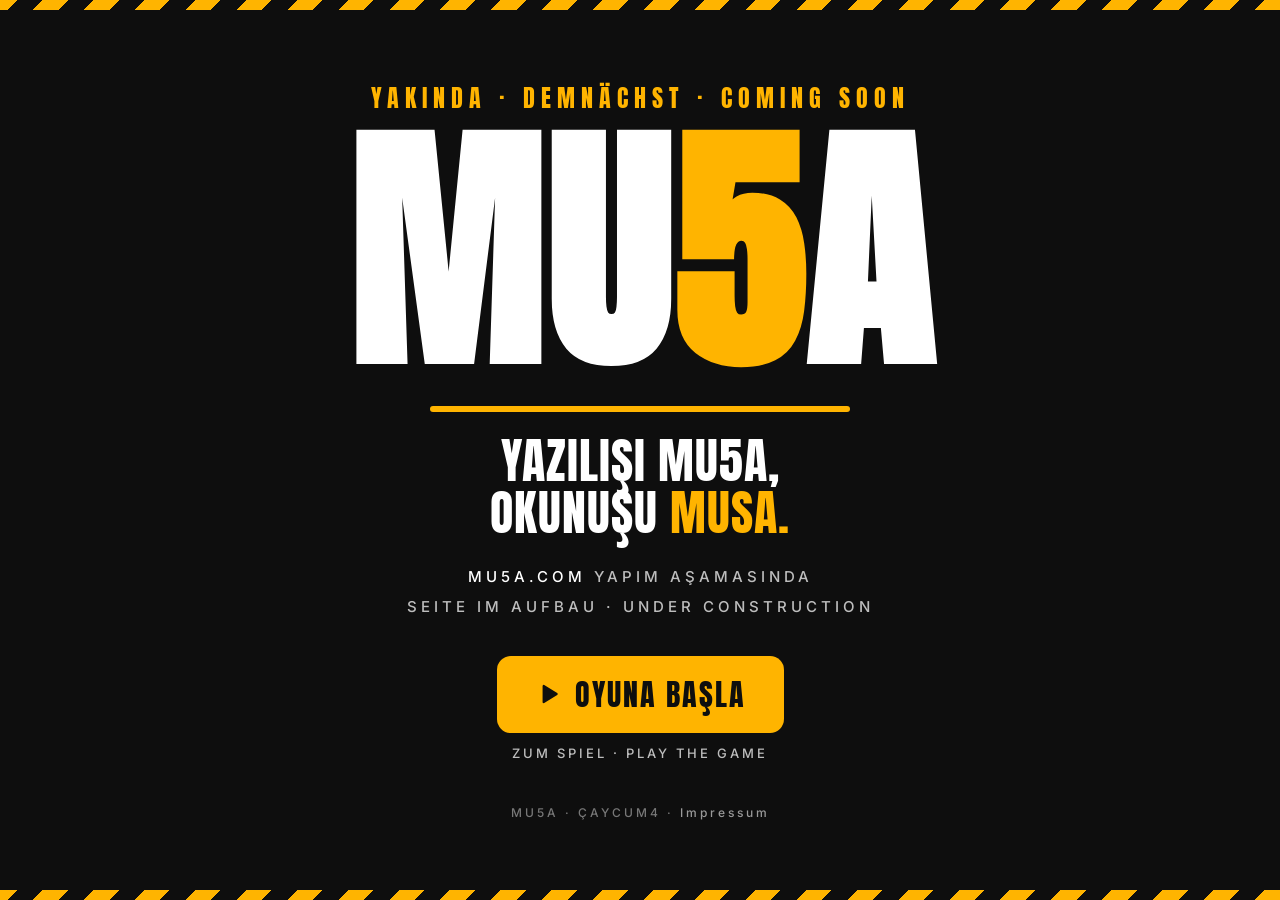
==== index.html @ 10de4d94 "mu5a.com: MU5A Coming-soon-Seite mit Button zum MUSA-Spiel Co-Authored-By: Claude Opus 5.5 <noreply@" ====
<!DOCTYPE html>
<html lang="tr">
<head>
<meta charset="utf-8">
<meta name="viewport" content="width=device-width,initial-scale=1,viewport-fit=cover">
<title>MU5A – Yakında · Demnächst · Coming soon</title>
<meta name="description" content="Yazılışı MU5A, okunuşu Musa. Sayfa yapım aşamasında – MUSA oyununu şimdi oyna.">
<meta name="theme-color" content="#0E0E0E">
<meta property="og:title" content="MU5A – Yakında">
<meta property="og:description" content="Yazılışı MU5A, okunuşu Musa.">
<style>
@font-face{font-family:Anton;font-weight:400;font-display:swap;src:url(anton-latin-400-normal.woff2) format("woff2");unicode-range:U+0000-00FF,U+0131,U+0152-0153,U+02BB-02BC,U+02C6,U+02DA,U+02DC,U+2000-206F,U+20AC,U+2122,U+2191,U+2193,U+2212,U+2215,U+FEFF,U+FFFD}
@font-face{font-family:Anton;font-weight:400;font-display:swap;src:url(anton-latin-ext-400-normal.woff2) format("woff2");unicode-range:U+0100-02AF,U+0304,U+0308,U+0329,U+1E00-1E9F,U+1EF2-1EFF,U+2020,U+20A0-20AB,U+20AD-20C0,U+2113,U+2C60-2C7F,U+A720-A7FF}
@font-face{font-family:Inter;font-weight:500;font-display:swap;src:url(inter-latin-500-normal.woff2) format("woff2");unicode-range:U+0000-00FF,U+0131,U+0152-0153,U+02BB-02BC,U+02C6,U+02DA,U+02DC,U+2000-206F,U+20AC,U+2122,U+2191,U+2193,U+2212,U+2215,U+FEFF,U+FFFD}
@font-face{font-family:Inter;font-weight:500;font-display:swap;src:url(inter-latin-ext-500-normal.woff2) format("woff2");unicode-range:U+0100-02AF,U+0304,U+0308,U+0329,U+1E00-1E9F,U+1EF2-1EFF,U+2020,U+20A0-20AB,U+20AD-20C0,U+2113,U+2C60-2C7F,U+A720-A7FF}
:root{--bg:#0E0E0E;--accent:#FFB400;--fg:#FFFFFF;--muted:#BDBDBD}
*{box-sizing:border-box}
html,body{margin:0;min-height:100%;background:var(--bg);color:var(--fg);font-family:Inter,system-ui,sans-serif;font-weight:500}
body{min-height:100vh;min-height:100dvh;display:flex;flex-direction:column;align-items:center;justify-content:center;padding:32px 20px;text-align:center}
.stripe{position:fixed;left:0;right:0;height:10px;background:repeating-linear-gradient(-45deg,var(--accent) 0 18px,var(--bg) 18px 36px)}
.stripe.top{top:0}.stripe.bottom{bottom:0}
.soon{font-family:Anton,Impact,sans-serif;letter-spacing:6px;font-size:clamp(16px,3.2vw,24px);color:var(--accent);margin:0 0 8px}
.logo{font-family:Anton,Impact,sans-serif;font-size:clamp(110px,30vw,260px);line-height:1;letter-spacing:4px;margin:0;display:flex;justify-content:center}
.logo .five{color:var(--accent)}
.bar{width:min(420px,70vw);height:6px;border-radius:3px;background:var(--accent);margin:22px auto 24px}
.slogan{font-family:Anton,Impact,sans-serif;font-size:clamp(26px,6vw,48px);line-height:1.08;letter-spacing:1px;margin:0}
.slogan span{color:var(--accent)}
.status{margin:22px 0 34px;font-size:clamp(12px,2.6vw,15px);letter-spacing:4px;color:var(--muted);text-transform:uppercase;line-height:2}
.status b{color:var(--fg);font-weight:500}
.play{display:inline-flex;align-items:center;gap:14px;background:var(--accent);color:#0E0E0E;text-decoration:none;font-family:Anton,Impact,sans-serif;font-size:clamp(22px,5vw,30px);letter-spacing:2px;padding:16px 38px;border-radius:14px;box-shadow:0 0 0 0 rgba(255,180,0,.6);animation:pulse 2.2s infinite;transition:transform .15s}
.play:hover,.play:focus-visible{transform:scale(1.05)}
.play svg{width:26px;height:26px}
.sub{margin-top:12px;font-size:13px;letter-spacing:3px;color:var(--muted)}
footer{margin-top:44px;font-size:12px;letter-spacing:3px;color:#777}
footer a{color:#999;text-decoration:none}
footer a:hover{color:var(--accent)}
@keyframes pulse{0%{box-shadow:0 0 0 0 rgba(255,180,0,.55)}70%{box-shadow:0 0 0 18px rgba(255,180,0,0)}100%{box-shadow:0 0 0 0 rgba(255,180,0,0)}}
@media (prefers-reduced-motion:reduce){.play{animation:none}}
</style>
</head>
<body>
<div class="stripe top"></div>

<p class="soon">YAKINDA · DEMNÄCHST · COMING SOON</p>
<h1 class="logo" aria-label="MU5A"><span>MU</span><span class="five">5</span><span>A</span></h1>
<div class="bar"></div>
<p class="slogan">YAZILIŞI MU5A,<br>OKUNUŞU <span>MUSA.</span></p>

<p class="status">
  <b>MU5A.com</b> yapım aşamasında<br>
  <span lang="de">Seite im Aufbau</span> · <span lang="en">Under construction</span>
</p>

<a class="play" href="https://xenosmart.de/spiel/musa.html">
  <svg viewBox="0 0 24 24" fill="currentColor" aria-hidden="true"><path d="M7 4.5v15a1 1 0 0 0 1.5.86l12-7.5a1 1 0 0 0 0-1.72l-12-7.5A1 1 0 0 0 7 4.5z"/></svg>
  OYUNA BAŞLA
</a>
<div class="sub">ZUM SPIEL · PLAY THE GAME</div>

<footer>MU5A · ÇAYCUM4 · <a href="https://xenosmart.de/impressum.html">Impressum</a></footer>

<div class="stripe bottom"></div>
</body>
</html>
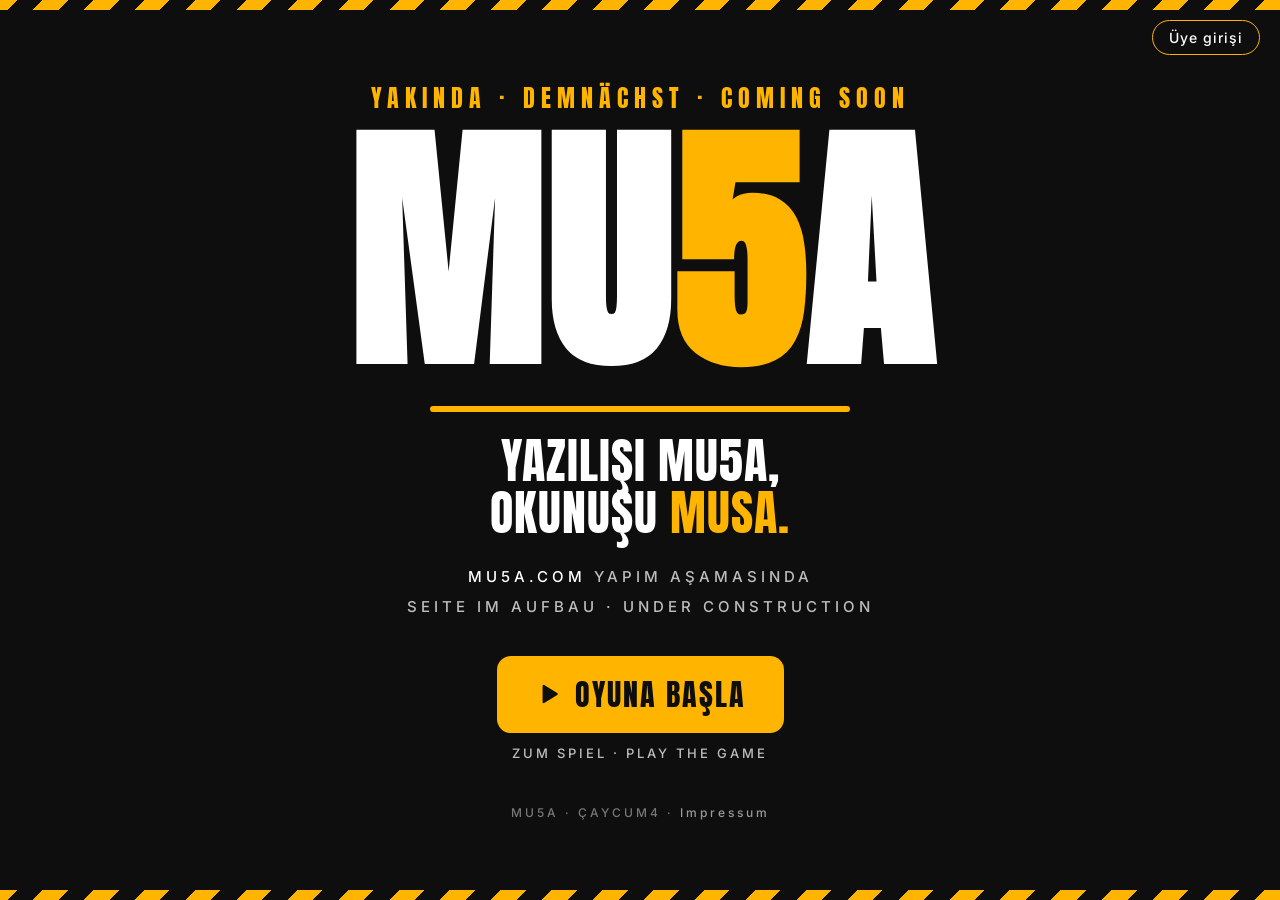
==== commit 6269d634: "Üye girişi butonu: ekip sayfasına bağlantı Co-Authored-By: Claude Opus 5.5 <noreply@anthropic.com> C" ====
--- a/index.html
+++ b/index.html
@@ -36,9 +36,12 @@
 footer a:hover{color:var(--accent)}
 @keyframes pulse{0%{box-shadow:0 0 0 0 rgba(255,180,0,.55)}70%{box-shadow:0 0 0 18px rgba(255,180,0,0)}100%{box-shadow:0 0 0 0 rgba(255,180,0,0)}}
 @media (prefers-reduced-motion:reduce){.play{animation:none}}
+.member{position:fixed;top:20px;right:20px;z-index:10;font-family:Inter,system-ui,sans-serif;font-weight:500;font-size:14px;letter-spacing:1px;color:var(--fg);text-decoration:none;border:1.5px solid var(--accent);border-radius:999px;padding:8px 16px;background:var(--bg)}
+.member:hover,.member:focus-visible{background:var(--accent);color:var(--bg)}
 </style>
 </head>
 <body>
+<a class="member" href="https://mu5a-ekip.pages.dev">Üye girişi</a>
 <div class="stripe top"></div>
 
 <p class="soon">YAKINDA · DEMNÄCHST · COMING SOON</p>
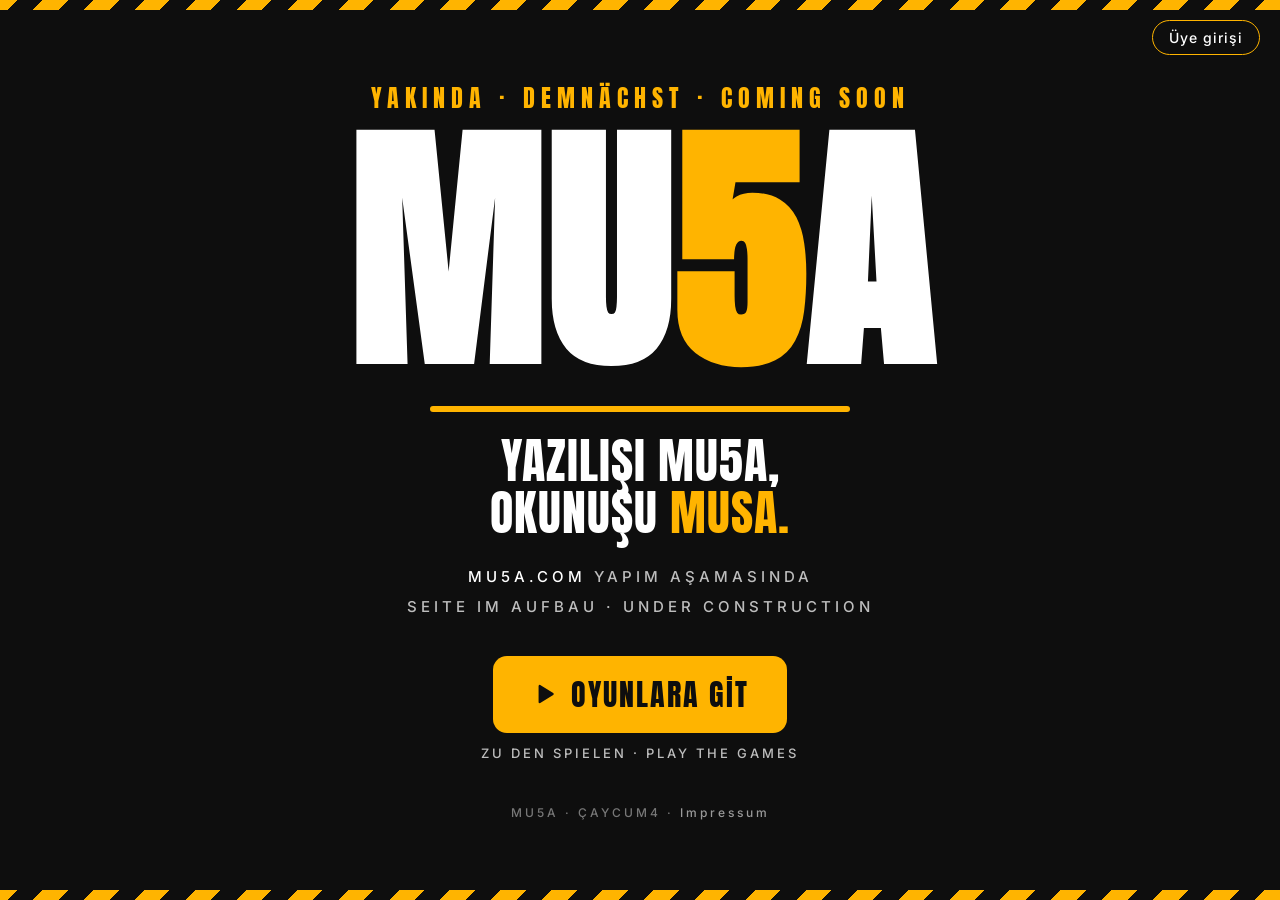
==== commit a1fd7776: "MU5A.com: Knopf führt zu allen Spielen (xenosmart.de/spiel/) statt direkt zu MUSA Co-Authored-By: Cl" ====
--- a/index.html
+++ b/index.html
@@ -4,7 +4,7 @@
 <meta charset="utf-8">
 <meta name="viewport" content="width=device-width,initial-scale=1,viewport-fit=cover">
 <title>MU5A – Yakında · Demnächst · Coming soon</title>
-<meta name="description" content="Yazılışı MU5A, okunuşu Musa. Sayfa yapım aşamasında – MUSA oyununu şimdi oyna.">
+<meta name="description" content="Yazılışı MU5A, okunuşu Musa. Sayfa yapım aşamasında – Buko Games oyunlarını şimdi oyna.">
 <meta name="theme-color" content="#0E0E0E">
 <meta property="og:title" content="MU5A – Yakında">
 <meta property="og:description" content="Yazılışı MU5A, okunuşu Musa.">
@@ -54,11 +54,11 @@
   <span lang="de">Seite im Aufbau</span> · <span lang="en">Under construction</span>
 </p>
 
-<a class="play" href="https://xenosmart.de/spiel/musa.html">
+<a class="play" href="https://xenosmart.de/spiel/">
   <svg viewBox="0 0 24 24" fill="currentColor" aria-hidden="true"><path d="M7 4.5v15a1 1 0 0 0 1.5.86l12-7.5a1 1 0 0 0 0-1.72l-12-7.5A1 1 0 0 0 7 4.5z"/></svg>
-  OYUNA BAŞLA
+  OYUNLARA GİT
 </a>
-<div class="sub">ZUM SPIEL · PLAY THE GAME</div>
+<div class="sub">ZU DEN SPIELEN · PLAY THE GAMES</div>
 
 <footer>MU5A · ÇAYCUM4 · <a href="https://xenosmart.de/impressum.html">Impressum</a></footer>
 
